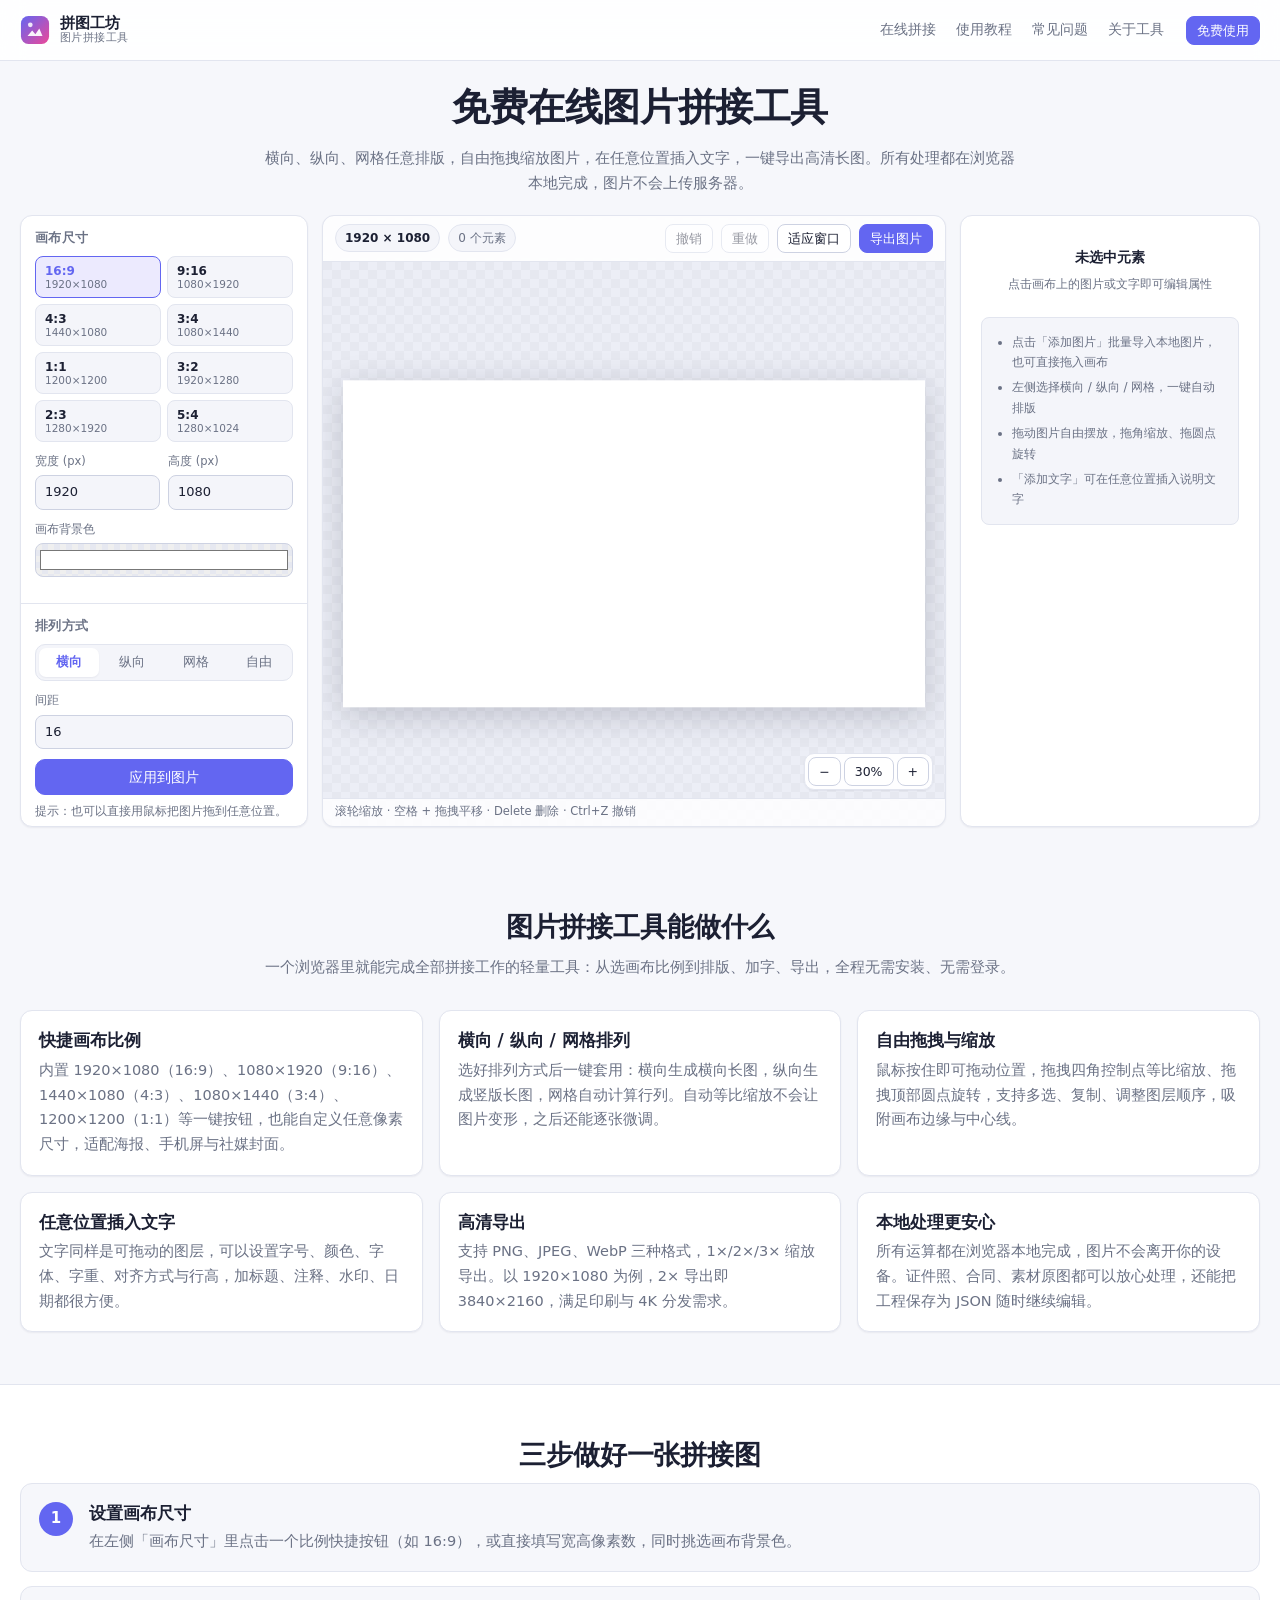
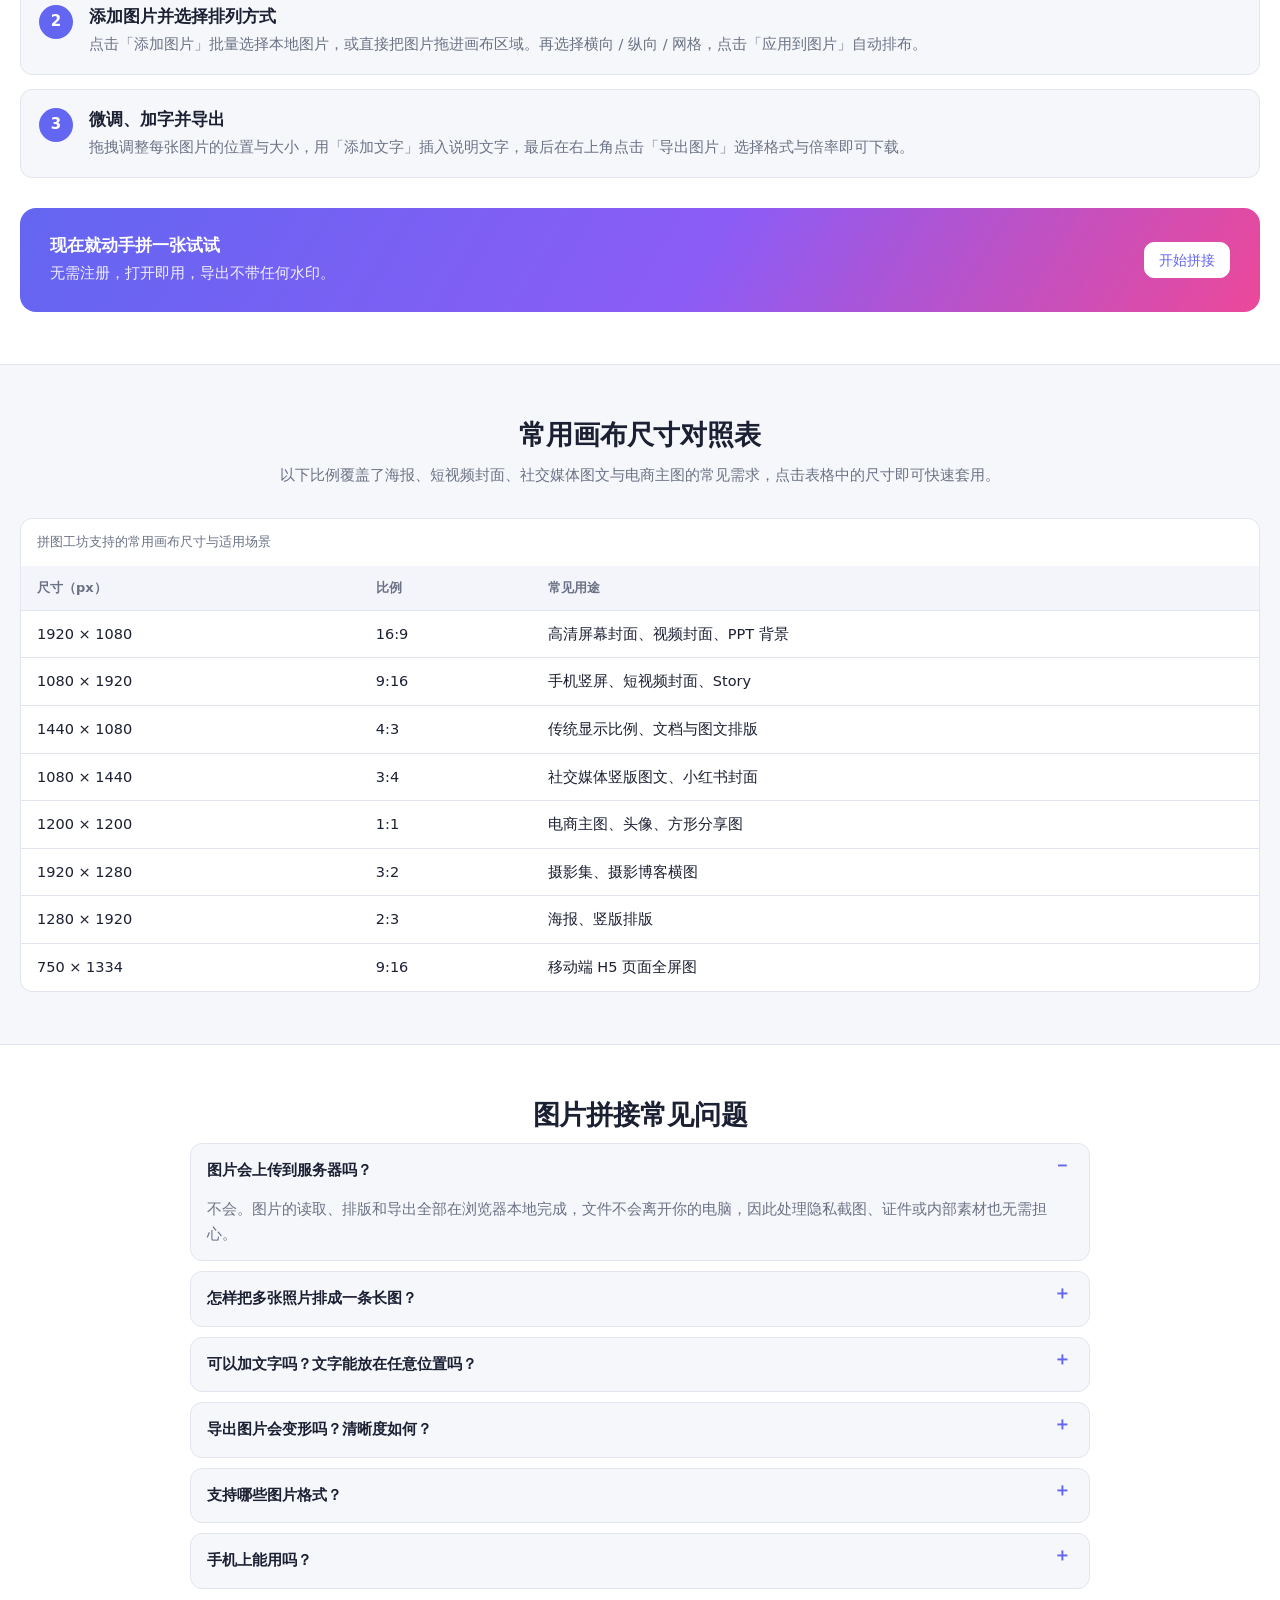
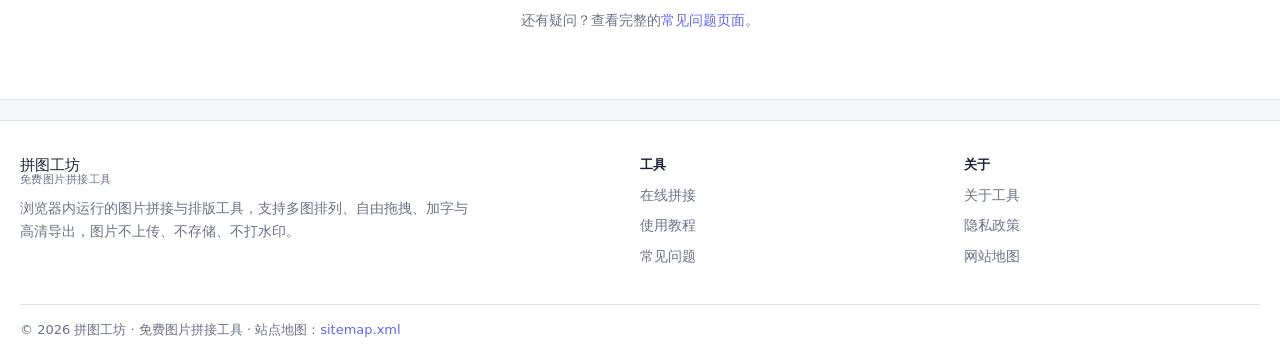
==== index.html @ 03379d78 "init" ====
<!DOCTYPE html>
<html lang="zh-CN">
<head>
<meta charset="UTF-8">
<meta name="viewport" content="width=device-width, initial-scale=1">
<title>图片拼接工具 - 免费在线多图拼接、排版合成高清长图 | 拼图工坊</title>
<meta name="description" content="免费在线图片拼接工具：横向、纵向、网格自由排版，自由拖拽缩放图片，任意位置插入文字并设置字号颜色，支持 1920×1080、1080×1920、4:3、3:4 等常用画布比例，一键导出高清 PNG/JPEG，全部在浏览器本地完成，图片不上传不泄露。">
<meta name="keywords" content="图片拼接,多图拼接,图片拼接工具,长图拼接,九宫格拼图,拼图软件,在线拼图,图片排版,图片合成,图片加文字,免费拼图工具">
<meta name="author" content="拼图工坊">
<meta name="robots" content="index, follow, max-image-preview:large, max-snippet:-1">
<link rel="canonical" href="https://stitch.yanxv.com/">

<!-- Open Graph -->
<meta property="og:type" content="website">
<meta property="og:site_name" content="拼图工坊">
<meta property="og:locale" content="zh_CN">
<meta property="og:url" content="https://stitch.yanxv.com/">
<meta property="og:title" content="图片拼接工具 - 免费在线多图拼接、排版合成高清长图">
<meta property="og:description" content="横向、纵向、网格自由排版，拖拽缩放图片，任意位置插入文字，一键导出高清大图。全部本地处理，图片不上传。">
<meta property="og:image" content="https://stitch.yanxv.com/assets/img/og-home.png">
<meta property="og:image:width" content="1200">
<meta property="og:image:height" content="630">
<meta property="og:image:alt" content="拼图工坊图片拼接工具界面预览">

<!-- Twitter -->
<meta name="twitter:card" content="summary_large_image">
<meta name="twitter:title" content="图片拼接工具 - 免费在线多图拼接、排版合成高清长图">
<meta name="twitter:description" content="横向、纵向、网格自由排版，拖拽缩放图片，任意位置插入文字，一键导出高清大图。">
<meta name="twitter:image" content="https://stitch.yanxv.com/assets/img/og-home.png">

<meta name="theme-color" content="#6366f1">
<link rel="icon" href="/assets/img/favicon.svg" type="image/svg+xml">
<link rel="apple-touch-icon" href="/assets/img/apple-touch-icon.png">
<link rel="manifest" href="/manifest.webmanifest">

<link rel="stylesheet" href="/assets/css/style.css">

<script type="application/ld+json">
{
  "@context": "https://schema.org",
  "@graph": [
    {
      "@type": "WebSite",
      "@id": "https://stitch.yanxv.com/#website",
      "url": "https://stitch.yanxv.com/",
      "name": "拼图工坊",
      "alternateName": "图片拼接工坊",
      "inLanguage": "zh-CN",
      "publisher": { "@id": "https://stitch.yanxv.com/#organization" }
    },
    {
      "@type": "Organization",
      "@id": "https://stitch.yanxv.com/#organization",
      "name": "拼图工坊",
      "url": "https://stitch.yanxv.com/",
      "logo": {
        "@type": "ImageObject",
        "url": "https://stitch.yanxv.com/assets/img/logo-512.png",
        "width": 512,
        "height": 512
      }
    },
    {
      "@type": "WebApplication",
      "@id": "https://stitch.yanxv.com/#app",
      "name": "在线图片拼接工具",
      "url": "https://stitch.yanxv.com/",
      "description": "浏览器内运行的免费图片拼接工具，支持横向/纵向/网格排列、自由拖拽缩放、插入文字并导出高清图片。",
      "applicationCategory": "MultimediaApplication",
      "applicationSubCategory": "Image Editor",
      "operatingSystem": "Windows, macOS, Linux, iOS, Android",
      "browserRequirements": "Requires JavaScript",
      "isAccessibleForFree": true,
      "offers": {
        "@type": "Offer",
        "price": "0",
        "priceCurrency": "CNY"
      },
      "featureList": [
        "常用画布比例快捷设置：16:9、9:16、4:3、3:4、1:1",
        "横向排列、纵向排列、网格排列与自由摆放",
        "鼠标自由拖拽、等比缩放、旋转、调整图层顺序",
        "任意位置插入文字，自定义字号、颜色、字体与对齐",
        "本地导出 PNG / JPEG / WebP 高清图片",
        "全部处理在浏览器本地完成，图片不上传服务器"
      ]
    },
    {
      "@type": "FAQPage",
      "@id": "https://stitch.yanxv.com/#faq",
      "mainEntity": [
        {
          "@type": "Question",
          "name": "图片拼接工具会上传我的图片吗？",
          "acceptedAnswer": { "@type": "Answer", "text": "不会。图片拼接工具完全运行在浏览器本地，图片的解码、排列与导出都在你的设备上完成，不会上传到任何服务器，因此可以放心处理证件照、合同扫描件等隐私内容。" }
        },
        {
          "@type": "Question",
          "name": "支持哪些常用的画布尺寸？",
          "acceptedAnswer": { "@type": "Answer", "text": "内置 1920×1080（16:9）、1080×1920（9:16）、1440×1080（4:3）、1080×1440（3:4）、1200×1200（1:1）、1920×1280（3:2）、1280×1920（2:3）等快捷按钮，也可自定义任意宽高像素。" }
        },
        {
          "@type": "Question",
          "name": "如何把多张图片排成一张长图？",
          "acceptedAnswer": { "@type": "Answer", "text": "先添加图片，在左侧「排列方式」中选择「横向」或「纵向」，再点击「应用到图片」，工具会自动等比缩放并均匀排布；随后可用鼠标自由拖拽微调位置。" }
        },
        {
          "@type": "Question",
          "name": "可以在图片上添加文字吗？",
          "acceptedAnswer": { "@type": "Answer", "text": "可以。点击「添加文字」后在画布上会出现一个文本框，右侧属性面板可设置文字内容、字号、颜色、字体、字重、对齐方式与行高，并可任意拖拽位置。" }
        },
        {
          "@type": "Question",
          "name": "导出的图片清晰度够吗？",
          "acceptedAnswer": { "@type": "Answer", "text": "支持 1× / 2× / 3× 缩放导出。以 1920×1080 画布为例，选择 2× 可导出 3840×2160 的 4K 图片，适合印刷与高清分享。" }
        },
        {
          "@type": "Question",
          "name": "是否收费？有没有水印？",
          "acceptedAnswer": { "@type": "Answer", "text": "完全免费，不限次数，没有水印，也没有登录或付费墙。所有功能在浏览器端直接可用。" }
        }
      ]
    },
    {
      "@type": "BreadcrumbList",
      "@id": "https://stitch.yanxv.com/#breadcrumb",
      "itemListElement": [
        { "@type": "ListItem", "position": 1, "name": "首页", "item": "https://stitch.yanxv.com/" },
        { "@type": "ListItem", "position": 2, "name": "图片拼接工具", "item": "https://stitch.yanxv.com/#tool" }
      ]
    }
  ]
}
</script>
</head>
<body>
<a class="skip-link" href="#tool">跳转到拼接工具</a>

<header class="site-header">
  <div class="wrap header-inner">
    <a class="brand" href="/" aria-label="拼图工坊 首页">
      <span class="brand-mark" aria-hidden="true">
        <svg viewBox="0 0 32 32" width="30" height="30" role="presentation">
          <rect x="1" y="1" width="30" height="30" rx="8" fill="url(#bg1)"/>
          <path d="M8 22.5l5-6 3.4 4 4.2-6 3.4 8z" fill="#fff" opacity=".93"/>
          <circle cx="11" cy="10.5" r="2.5" fill="#fff" opacity=".85"/>
          <defs><linearGradient id="bg1" x1="0" y1="0" x2="1" y2="1"><stop offset="0" stop-color="#6366f1"/><stop offset="1" stop-color="#ec4899"/></linearGradient></defs>
        </svg>
      </span>
      <span class="brand-text">拼图工坊<em>图片拼接工具</em></span>
    </a>
    <nav class="site-nav" aria-label="主导航">
      <a href="/#tool">在线拼接</a>
      <a href="/guide.html">使用教程</a>
      <a href="/faq.html">常见问题</a>
      <a href="/about.html">关于工具</a>
    </nav>
    <a class="btn btn-primary btn-sm header-cta" href="/#tool">免费使用</a>
  </div>
</header>

<main id="main">

<!-- ============ 工具主体 ============ -->
<section class="tool-section" id="tool" aria-label="图片拼接工具">
  <div class="wrap">
    <div class="tool-intro">
      <h1>免费在线图片拼接工具</h1>
      <p>横向、纵向、网格任意排版，自由拖拽缩放图片，在任意位置插入文字，一键导出高清长图。所有处理都在浏览器本地完成，图片不会上传服务器。</p>
    </div>

    <div class="app" id="app">
      <!-- 左侧工具面板 -->
      <aside class="panel panel-left" aria-label="工具面板">
        <div class="panel-scroll">

          <section class="panel-section">
            <h2 class="panel-title">画布尺寸</h2>
            <div class="preset-grid" id="canvasPresets"></div>
            <div class="row" style="margin-top:10px">
              <div class="field">
                <label class="field-label" for="canvasW">宽度 (px)</label>
                <input id="canvasW" type="number" min="64" max="8000" step="1" value="1920">
              </div>
              <div class="field">
                <label class="field-label" for="canvasH">高度 (px)</label>
                <input id="canvasH" type="number" min="64" max="8000" step="1" value="1080">
              </div>
            </div>
            <div class="field">
              <label class="field-label" for="canvasBg">画布背景色</label>
              <input id="canvasBg" type="color" value="#ffffff">
            </div>
          </section>

          <section class="panel-section">
            <h2 class="panel-title">排列方式</h2>
            <div class="seg" id="arrangeSeg" role="group" aria-label="排列方式">
              <button type="button" data-arrange="horizontal">横向</button>
              <button type="button" data-arrange="vertical">纵向</button>
              <button type="button" data-arrange="grid">网格</button>
              <button type="button" data-arrange="free">自由</button>
            </div>
            <div class="row" id="arrangeOptions" style="margin-top:10px">
              <div class="field">
                <label class="field-label" for="arrangeGap">间距</label>
                <input id="arrangeGap" type="number" min="0" max="500" step="2" value="16">
              </div>
              <div class="field" id="arrangeColsField">
                <label class="field-label" for="arrangeCols">列数</label>
                <input id="arrangeCols" type="number" min="1" max="10" step="1" value="3">
              </div>
            </div>
            <button type="button" class="btn btn-primary" id="applyArrange" style="width:100%">应用到图片</button>
            <p class="hint">提示：也可以直接用鼠标把图片拖到任意位置。</p>
          </section>

          <section class="panel-section">
            <h2 class="panel-title">添加内容</h2>
            <div class="row">
              <button type="button" class="btn btn-primary" id="addImages">添加图片</button>
              <button type="button" class="btn" id="addText">添加文字</button>
            </div>
            <div class="row" style="margin-top:8px">
              <button type="button" class="btn btn-sm" id="openProject">打开项目</button>
              <button type="button" class="btn btn-sm" id="saveProject">保存项目</button>
            </div>
            <input type="file" id="fileInput" accept="image/*" multiple hidden>
            <input type="file" id="projectInput" accept="application/json,.json" hidden>
          </section>

          <section class="panel-section">
            <h2 class="panel-title">图层 <span class="panel-title-extra" id="layerCount"></span></h2>
            <div class="layer-list" id="layerList"></div>
          </section>

        </div>
      </aside>

      <!-- 中间画布工作区 -->
      <section class="workspace" aria-label="画布编辑区">
        <div class="workspace-toolbar">
          <span class="chip" id="canvasSizeLabel">1920 × 1080</span>
          <span class="chip chip-muted" id="elementCount">0 个元素</span>
          <div class="spacer"></div>
          <button type="button" class="btn btn-sm" id="undoBtn" title="撤销 (Ctrl+Z)" disabled>撤销</button>
          <button type="button" class="btn btn-sm" id="redoBtn" title="重做 (Ctrl+Y)" disabled>重做</button>
          <button type="button" class="btn btn-sm" id="fitBtn">适应窗口</button>
          <button type="button" class="btn btn-sm btn-primary" id="exportBtn">导出图片</button>
        </div>

        <div class="canvas-viewport" id="viewport">
          <div class="canvas-stage" id="canvasStage">
            <canvas id="canvas" width="1920" height="1080"></canvas>
          </div>
          <div class="drop-hint" id="dropHint" hidden>松开鼠标即可添加图片</div>
        </div>

        <div class="zoom-bar">
          <button type="button" class="btn btn-sm" id="zoomOut" aria-label="缩小">−</button>
          <button type="button" class="btn btn-sm" id="zoomLevel" title="重置为 100%">100%</button>
          <button type="button" class="btn btn-sm" id="zoomIn" aria-label="放大">+</button>
        </div>

        <div class="status-bar">
          <span id="statusHint">滚轮缩放 · 空格 + 拖拽平移 · Delete 删除 · Ctrl+Z 撤销</span>
        </div>
      </section>

      <!-- 右侧属性面板 -->
      <aside class="panel panel-right" aria-label="属性面板">
        <div class="panel-scroll">
          <div class="empty-state" id="inspectorEmpty">
            <strong>未选中元素</strong>
            <small>点击画布上的图片或文字即可编辑属性</small>
            <ul class="empty-tips">
              <li>点击「添加图片」批量导入本地图片，也可直接拖入画布</li>
              <li>左侧选择横向 / 纵向 / 网格，一键自动排版</li>
              <li>拖动图片自由摆放，拖角缩放、拖圆点旋转</li>
              <li>「添加文字」可在任意位置插入说明文字</li>
            </ul>
          </div>

          <div id="inspectorBody" hidden>
            <section class="panel-section">
              <h2 class="panel-title">位置与尺寸</h2>
              <div class="row">
                <div class="field">
                  <label class="field-label" for="propX">X</label>
                  <input id="propX" type="number" step="1">
                </div>
                <div class="field">
                  <label class="field-label" for="propY">Y</label>
                  <input id="propY" type="number" step="1">
                </div>
              </div>
              <div class="row">
                <div class="field">
                  <label class="field-label" for="propW">宽</label>
                  <input id="propW" type="number" step="1">
                </div>
                <div class="field">
                  <label class="field-label" for="propH">高</label>
                  <input id="propH" type="number" step="1">
                </div>
              </div>
              <div class="field">
                <label class="field-label" for="propRot">旋转 (°)</label>
                <input id="propRot" type="number" step="1" min="-360" max="360" value="0">
              </div>
              <div class="field">
                <label class="field-label" for="propOpacity">不透明度 <span class="val" id="propOpacityVal">100%</span></label>
                <input id="propOpacity" type="range" min="0" max="100" step="1" value="100">
              </div>
            </section>

            <section class="panel-section" id="imageProps" hidden>
              <h2 class="panel-title">图片</h2>
              <div class="field">
                <label class="field-label" for="propRadius">圆角 <span class="val" id="propRadiusVal">0</span></label>
                <input id="propRadius" type="range" min="0" max="200" step="1" value="0">
              </div>
              <div class="field">
                <label class="field-label" for="propFit">填充方式</label>
                <select id="propFit">
                  <option value="cover">裁剪填充</option>
                  <option value="contain">完整显示</option>
                  <option value="fill">拉伸铺满</option>
                </select>
              </div>
              <div class="row">
                <button type="button" class="btn btn-sm" id="replaceImage">替换图片</button>
                <button type="button" class="btn btn-sm" id="resetCrop">重置尺寸</button>
              </div>
              <input type="file" id="replaceInput" accept="image/*" hidden>
            </section>

            <section class="panel-section" id="textProps" hidden>
              <h2 class="panel-title">文字</h2>
              <div class="field">
                <label class="field-label" for="propText">内容</label>
                <textarea id="propText" rows="3" placeholder="输入文字内容"></textarea>
              </div>
              <div class="row">
                <div class="field">
                  <label class="field-label" for="propFontSize">字号</label>
                  <input id="propFontSize" type="number" min="8" max="800" step="1" value="48">
                </div>
                <div class="field">
                  <label class="field-label" for="propColor">颜色</label>
                  <input id="propColor" type="color" value="#ffffff">
                </div>
              </div>
              <div class="field">
                <label class="field-label" for="propFontFamily">字体</label>
                <select id="propFontFamily">
                  <option value="system-ui, 'Microsoft YaHei', 'PingFang SC', sans-serif">系统默认（黑体）</option>
                  <option value="'Microsoft YaHei', 'PingFang SC', sans-serif">微软雅黑</option>
                  <option value="'PingFang SC', 'Hiragino Sans GB', sans-serif">苹方</option>
                  <option value="'SimSun', 'Songti SC', serif">宋体</option>
                  <option value="'SimHei', 'Heiti SC', sans-serif">黑体</option>
                  <option value="'KaiTi', 'STKaiti', serif">楷体</option>
                  <option value="'FangSong', 'STFangsong', serif">仿宋</option>
                  <option value="'LiSu', 'STLiti', serif">隶书</option>
                  <option value="Georgia, 'Times New Roman', serif">Georgia</option>
                  <option value="'Courier New', monospace">等宽</option>
                </select>
              </div>
              <div class="row">
                <div class="field">
                  <label class="field-label" for="propFontWeight">字重</label>
                  <select id="propFontWeight">
                    <option value="300">纤细</option>
                    <option value="400">常规</option>
                    <option value="500">中等</option>
                    <option value="700">加粗</option>
                    <option value="900">特粗</option>
                  </select>
                </div>
                <div class="field">
                  <label class="field-label" for="propTextAlign">对齐</label>
                  <select id="propTextAlign">
                    <option value="left">左对齐</option>
                    <option value="center">居中</option>
                    <option value="right">右对齐</option>
                  </select>
                </div>
              </div>
              <div class="field">
                <label class="field-label" for="propLineHeight">行高 <span class="val" id="propLineHeightVal">1.3</span></label>
                <input id="propLineHeight" type="range" min="0.8" max="3" step="0.05" value="1.3">
              </div>
              <div class="field">
                <label class="field-label" for="propTextShadow">文字阴影</label>
                <select id="propTextShadow">
                  <option value="none">无</option>
                  <option value="soft">柔和</option>
                  <option value="strong">强烈</option>
                </select>
              </div>
            </section>

            <section class="panel-section">
              <h2 class="panel-title">操作</h2>
              <div class="row">
                <button type="button" class="btn btn-sm" id="dupBtn">复制</button>
                <button type="button" class="btn btn-sm" id="frontBtn">置顶</button>
                <button type="button" class="btn btn-sm" id="backBtn">置底</button>
              </div>
              <div class="row" style="margin-top:8px">
                <button type="button" class="btn btn-sm btn-danger" id="delBtn">删除元素</button>
              </div>
            </section>
          </div>
        </div>
      </aside>
    </div>

    <noscript>
      <div class="note note-warn">图片拼接工具需要启用 JavaScript 才能使用。请在浏览器设置中开启 JavaScript 后刷新页面。</div>
    </noscript>
  </div>
</section>

<!-- ============ SEO 内容区 ============ -->
<section class="seo-block" aria-labelledby="feat-title">
  <div class="wrap">
    <h2 id="feat-title" class="section-title">图片拼接工具能做什么</h2>
    <p class="section-lead">一个浏览器里就能完成全部拼接工作的轻量工具：从选画布比例到排版、加字、导出，全程无需安装、无需登录。</p>
    <div class="grid-3">
      <article class="card">
        <h3>快捷画布比例</h3>
        <p>内置 1920×1080（16:9）、1080×1920（9:16）、1440×1080（4:3）、1080×1440（3:4）、1200×1200（1:1）等一键按钮，也能自定义任意像素尺寸，适配海报、手机屏与社媒封面。</p>
      </article>
      <article class="card">
        <h3>横向 / 纵向 / 网格排列</h3>
        <p>选好排列方式后一键套用：横向生成横向长图，纵向生成竖版长图，网格自动计算行列。自动等比缩放不会让图片变形，之后还能逐张微调。</p>
      </article>
      <article class="card">
        <h3>自由拖拽与缩放</h3>
        <p>鼠标按住即可拖动位置，拖拽四角控制点等比缩放、拖拽顶部圆点旋转，支持多选、复制、调整图层顺序，吸附画布边缘与中心线。</p>
      </article>
      <article class="card">
        <h3>任意位置插入文字</h3>
        <p>文字同样是可拖动的图层，可以设置字号、颜色、字体、字重、对齐方式与行高，加标题、注释、水印、日期都很方便。</p>
      </article>
      <article class="card">
        <h3>高清导出</h3>
        <p>支持 PNG、JPEG、WebP 三种格式，1×/2×/3× 缩放导出。以 1920×1080 为例，2× 导出即 3840×2160，满足印刷与 4K 分发需求。</p>
      </article>
      <article class="card">
        <h3>本地处理更安心</h3>
        <p>所有运算都在浏览器本地完成，图片不会离开你的设备。证件照、合同、素材原图都可以放心处理，还能把工程保存为 JSON 随时继续编辑。</p>
      </article>
    </div>
  </div>
</section>

<section class="seo-block seo-alt" aria-labelledby="how-title">
  <div class="wrap">
    <h2 id="how-title" class="section-title">三步做好一张拼接图</h2>
    <div class="steps">
      <div class="step">
        <span class="step-num">1</span>
        <div>
          <h3>设置画布尺寸</h3>
          <p>在左侧「画布尺寸」里点击一个比例快捷按钮（如 16:9），或直接填写宽高像素数，同时挑选画布背景色。</p>
        </div>
      </div>
      <div class="step">
        <span class="step-num">2</span>
        <div>
          <h3>添加图片并选择排列方式</h3>
          <p>点击「添加图片」批量选择本地图片，或直接把图片拖进画布区域。再选择横向 / 纵向 / 网格，点击「应用到图片」自动排布。</p>
        </div>
      </div>
      <div class="step">
        <span class="step-num">3</span>
        <div>
          <h3>微调、加字并导出</h3>
          <p>拖拽调整每张图片的位置与大小，用「添加文字」插入说明文字，最后在右上角点击「导出图片」选择格式与倍率即可下载。</p>
        </div>
      </div>
    </div>
    <div class="cta-band">
      <div>
        <h3>现在就动手拼一张试试</h3>
        <p>无需注册，打开即用，导出不带任何水印。</p>
      </div>
      <a class="btn btn-primary" href="/#tool">开始拼接</a>
    </div>
  </div>
</section>

<section class="seo-block" aria-labelledby="size-title">
  <div class="wrap">
    <h2 id="size-title" class="section-title">常用画布尺寸对照表</h2>
    <p class="section-lead">以下比例覆盖了海报、短视频封面、社交媒体图文与电商主图的常见需求，点击表格中的尺寸即可快速套用。</p>
    <div class="table-wrap">
      <table>
        <caption>拼图工坊支持的常用画布尺寸与适用场景</caption>
        <thead>
          <tr><th scope="col">尺寸（px）</th><th scope="col">比例</th><th scope="col">常见用途</th></tr>
        </thead>
        <tbody>
          <tr><td>1920 × 1080</td><td>16:9</td><td>高清屏幕封面、视频封面、PPT 背景</td></tr>
          <tr><td>1080 × 1920</td><td>9:16</td><td>手机竖屏、短视频封面、Story</td></tr>
          <tr><td>1440 × 1080</td><td>4:3</td><td>传统显示比例、文档与图文排版</td></tr>
          <tr><td>1080 × 1440</td><td>3:4</td><td>社交媒体竖版图文、小红书封面</td></tr>
          <tr><td>1200 × 1200</td><td>1:1</td><td>电商主图、头像、方形分享图</td></tr>
          <tr><td>1920 × 1280</td><td>3:2</td><td>摄影集、摄影博客横图</td></tr>
          <tr><td>1280 × 1920</td><td>2:3</td><td>海报、竖版排版</td></tr>
          <tr><td>750 × 1334</td><td>9:16</td><td>移动端 H5 页面全屏图</td></tr>
        </tbody>
      </table>
    </div>
  </div>
</section>

<section class="seo-block seo-alt" aria-labelledby="faq-title">
  <div class="wrap">
    <h2 id="faq-title" class="section-title">图片拼接常见问题</h2>
    <div class="faq-list">
      <details class="faq-item" open>
        <summary>图片会上传到服务器吗？</summary>
        <p>不会。图片的读取、排版和导出全部在浏览器本地完成，文件不会离开你的电脑，因此处理隐私截图、证件或内部素材也无需担心。</p>
      </details>
      <details class="faq-item">
        <summary>怎样把多张照片排成一条长图？</summary>
        <p>添加图片后，在左侧「排列方式」选择「纵向」，点击「应用到图片」，工具会按画布高度自动等比缩放并依次排布。如果画布是竖版的，再选择「横向」即可得到横向长图。</p>
      </details>
      <details class="faq-item">
        <summary>可以加文字吗？文字能放在任意位置吗？</summary>
        <p>可以。点击「添加文字」会创建一个文本图层，拖动即可改变位置，右侧面板可设置字号、颜色、字体、字重、对齐与行高。</p>
      </details>
      <details class="faq-item">
        <summary>导出图片会变形吗？清晰度如何？</summary>
        <p>不会变形。自动排列始终保持图片原始宽高比，导出倍率可选 1×、2×、3×，2× 即可得到 4K 级别输出。</p>
      </details>
      <details class="faq-item">
        <summary>支持哪些图片格式？</summary>
        <p>支持浏览器可解码的常见格式：JPG / JPEG、PNG、GIF、WebP、AVIF、BMP 等，浏览器会自动解码为位图处理。</p>
      </details>
      <details class="faq-item">
        <summary>手机上能用吗？</summary>
        <p>可以。工具已适配移动端触控操作（单指拖动、双指缩放），画板在窄屏下会自动切换为上下布局。</p>
      </details>
    </div>
    <p class="more-link">还有疑问？查看完整的<a href="/faq.html">常见问题页面</a>。</p>
  </div>
</section>

</main>

<footer class="site-footer">
  <div class="wrap footer-inner">
    <div class="footer-brand">
      <span class="brand-text">拼图工坊<em>免费图片拼接工具</em></span>
      <p>浏览器内运行的图片拼接与排版工具，支持多图排列、自由拖拽、加字与高清导出，图片不上传、不存储、不打水印。</p>
    </div>
    <nav class="footer-links" aria-label="页脚导航">
      <h2>工具</h2>
      <a href="/#tool">在线拼接</a>
      <a href="/guide.html">使用教程</a>
      <a href="/faq.html">常见问题</a>
    </nav>
    <nav class="footer-links" aria-label="关于">
      <h2>关于</h2>
      <a href="/about.html">关于工具</a>
      <a href="/privacy.html">隐私政策</a>
      <a href="/sitemap.xml">网站地图</a>
    </nav>
  </div>
  <div class="wrap footer-bottom">
    <p>© <span id="year">2026</span> 拼图工坊 · 免费图片拼接工具 · 站点地图：<a href="/sitemap.xml">sitemap.xml</a></p>
  </div>
</footer>

<!-- 导出弹窗 -->
<div class="modal" id="exportModal" hidden role="dialog" aria-modal="true" aria-labelledby="exportTitle">
  <div class="modal-card">
    <div class="modal-head">
      <h2 id="exportTitle">导出图片</h2>
      <button type="button" class="btn btn-sm" id="exportClose" aria-label="关闭">✕</button>
    </div>
    <div class="modal-body">
      <div class="field">
        <label class="field-label" for="exportFormat">文件格式</label>
        <select id="exportFormat">
          <option value="png">PNG（无损，支持透明）</option>
          <option value="jpeg">JPEG（有损，体积小）</option>
          <option value="webp">WebP（高压缩比）</option>
        </select>
      </div>
      <div class="field" id="exportQualityField" hidden>
        <label class="field-label" for="exportQuality">画质 <span class="val" id="exportQualityVal">92%</span></label>
        <input id="exportQuality" type="range" min="50" max="100" step="1" value="92">
      </div>
      <div class="field">
        <label class="field-label" for="exportScale">导出倍率</label>
        <select id="exportScale">
          <option value="1">1× 原始尺寸</option>
          <option value="2" selected>2× 高清（推荐）</option>
          <option value="3">3× 超高清</option>
        </select>
      </div>
      <div class="field">
        <label class="field-label" for="exportName">文件名</label>
        <input id="exportName" type="text" value="拼图导出">
      </div>
      <p class="hint" id="exportSizeHint"></p>
    </div>
    <div class="modal-foot">
      <button type="button" class="btn" id="exportCancel">取消</button>
      <button type="button" class="btn btn-primary" id="exportConfirm">导出并下载</button>
    </div>
  </div>
</div>

<div class="toast" id="toast" hidden role="status" aria-live="polite"></div>

<script src="/assets/js/store.js"></script>
<script src="/assets/js/elements.js"></script>
<script src="/assets/js/render.js"></script>
<script src="/assets/js/arrange.js"></script>
<script src="/assets/js/exporter.js"></script>
<script src="/assets/js/ui.js"></script>
<script src="/assets/js/main.js"></script>
</body>
</html>
---- assets/css/style.css ----
/* ============================================================
   拼图工坊 · 图片拼接工具
   设计系统 + 应用界面 + SEO 内容区
   ============================================================ */

/* ---------- 设计令牌 ---------- */
:root{
  --bg:#f6f7fb;
  --bg-2:#eceef6;
  --surface:#ffffff;
  --surface-2:#f4f5fa;
  --border:#e2e5ef;
  --border-strong:#cdd2e2;
  --text:#1c2033;
  --text-muted:#6b7285;
  --accent:#6366f1;
  --accent-hover:#4f52e6;
  --accent-soft:#eceafe;
  --danger:#e5484d;
  --danger-soft:#fdecec;
  --radius:12px;
  --radius-sm:8px;
  --shadow-sm:0 1px 2px rgba(20,24,45,.06);
  --shadow:0 4px 16px rgba(20,24,45,.08);
  --shadow-lg:0 18px 48px rgba(20,24,45,.16);
  --font:system-ui,-apple-system,"Segoe UI",Roboto,"PingFang SC","Hiragino Sans GB","Microsoft YaHei",sans-serif;
  --header-h:60px;
}

*,*::before,*::after{box-sizing:border-box}

/* hidden 属性必须优先于任何 display 声明（.empty-state / .drop-hint 等用了 flex） */
[hidden]{display:none !important}

html{-webkit-text-size-adjust:100%;scroll-behavior:smooth;scroll-padding-top:calc(var(--header-h) + 12px)}

body{
  margin:0;
  font-family:var(--font);
  font-size:15px;
  line-height:1.7;
  color:var(--text);
  background:var(--bg);
  -webkit-font-smoothing:antialiased;
}

h1,h2,h3,h4{line-height:1.3;margin:0 0 .5em;font-weight:700}
h1{font-size:clamp(26px,3.4vw,38px);letter-spacing:-.01em}
h2{font-size:clamp(20px,2.2vw,27px);letter-spacing:-.005em}
h3{font-size:17px}
p{margin:0 0 1em}
img{max-width:100%;display:block}
a{color:var(--accent);text-decoration:none}
a:hover{text-decoration:underline}
ul,ol{padding-left:1.3em;margin:0 0 1em}
code,.kbd{
  font-family:ui-monospace,SFMono-Regular,Consolas,"Courier New",monospace;
  font-size:.86em;
  background:var(--surface-2);
  border:1px solid var(--border);
  border-radius:5px;
  padding:.1em .4em;
}

.wrap{width:min(1240px,100% - 40px);margin-inline:auto}

.skip-link{
  position:absolute;left:-9999px;top:0;z-index:100;
  background:var(--accent);color:#fff;padding:10px 16px;border-radius:0 0 8px 0;
}
.skip-link:focus{left:0}

:focus-visible{outline:2px solid var(--accent);outline-offset:2px;border-radius:4px}

/* ---------- 按钮 ---------- */
.btn{
  display:inline-flex;align-items:center;justify-content:center;gap:6px;
  padding:9px 14px;border-radius:10px;
  border:1px solid var(--border-strong);
  background:var(--surface);color:var(--text);
  font-family:inherit;font-size:13.5px;font-weight:500;line-height:1.2;
  cursor:pointer;white-space:nowrap;
  transition:background .15s,border-color .15s,color .15s,transform .05s;
}
.btn:hover{border-color:var(--accent);color:var(--accent);text-decoration:none}
.btn:active{transform:translateY(1px)}
.btn:disabled{opacity:.45;cursor:not-allowed}
.btn:disabled:hover{border-color:var(--border-strong);color:var(--text)}
.btn-primary{background:var(--accent);border-color:var(--accent);color:#fff}
.btn-primary:hover{background:var(--accent-hover);border-color:var(--accent-hover);color:#fff}
.btn-sm{padding:6px 10px;font-size:12.5px;border-radius:8px}
.btn-danger{color:var(--danger);border-color:#f3c9ca}
.btn-danger:hover{background:var(--danger-soft);border-color:var(--danger);color:var(--danger)}

/* ---------- 页头 ---------- */
.site-header{
  position:sticky;top:0;z-index:40;
  background:rgba(255,255,255,.88);
  backdrop-filter:saturate(180%) blur(12px);
  border-bottom:1px solid var(--border);
}
.header-inner{height:var(--header-h);display:flex;align-items:center;gap:22px}
.brand{display:flex;align-items:center;gap:10px;color:var(--text);font-weight:700;flex:none}
.brand:hover{text-decoration:none}
.brand-mark{display:flex}
.brand-text{display:flex;flex-direction:column;line-height:1.15}
.brand-text em{font-style:normal;font-size:11px;font-weight:500;color:var(--text-muted);letter-spacing:.04em}
.site-nav{display:flex;gap:20px;margin-left:auto;font-size:14px}
.site-nav a{color:var(--text-muted)}
.site-nav a:hover{color:var(--accent);text-decoration:none}
.header-cta{flex:none}

/* ---------- 工具区 ---------- */
.tool-section{padding:22px 0 30px}
.tool-intro{text-align:center;margin-bottom:18px}
.tool-intro h1{margin-bottom:.35em}
.tool-intro p{color:var(--text-muted);max-width:760px;margin-inline:auto;margin-bottom:0}

.app{
  display:grid;
  grid-template-columns:288px minmax(0,1fr) 300px;
  gap:14px;
  align-items:stretch;
  /* 尽量让编辑器一屏可见，无需滚动 */
  height:calc(100vh - var(--header-h) - 228px);
  min-height:500px;
  max-height:880px;
}

.panel{
  background:var(--surface);
  border:1px solid var(--border);
  border-radius:var(--radius);
  box-shadow:var(--shadow-sm);
  overflow:hidden;
  display:flex;flex-direction:column;
}
.panel-scroll{overflow-y:auto;overscroll-behavior:contain;flex:1}
.panel-scroll::-webkit-scrollbar{width:9px}
.panel-scroll::-webkit-scrollbar-thumb{background:var(--border-strong);border-radius:9px;border:2px solid var(--surface)}
.panel-section{padding:14px}
.panel-section + .panel-section{border-top:1px solid var(--border)}
.panel-title{
  font-size:12.5px;font-weight:700;color:var(--text-muted);
  letter-spacing:.03em;margin:0 0 10px;
  display:flex;align-items:center;gap:6px;
}
.panel-title-extra{margin-left:auto;font-weight:500;font-size:11.5px;color:var(--text-muted)}

/* 表单 */
.field{margin-bottom:10px}
.field-label{display:block;font-size:11.5px;color:var(--text-muted);margin-bottom:4px;font-weight:500}
.field-label .val{color:var(--accent);font-variant-numeric:tabular-nums}
.row{display:flex;gap:8px}
.row > .field{flex:1;min-width:0}
.row > .btn{flex:1}
input[type="number"],input[type="text"],input[type="search"],select,textarea{
  width:100%;padding:7px 9px;
  border:1px solid var(--border-strong);border-radius:var(--radius-sm);
  background:var(--surface-2);color:var(--text);
  font-family:inherit;font-size:13px;line-height:1.4;
  transition:border-color .15s,background .15s;
}
input:focus,select:focus,textarea:focus{outline:none;border-color:var(--accent);background:#fff}
textarea{resize:vertical;min-height:62px}
select{appearance:none;background-image:url("data:image/svg+xml;charset=utf8,%3Csvg xmlns='http://www.w3.org/2000/svg' width='12' height='12' viewBox='0 0 12 12'%3E%3Cpath fill='%236b7285' d='M2 4.5L6 8.5l4-4'/%3E%3C/svg%3E");background-repeat:no-repeat;background-position:right 9px center;padding-right:26px}
input[type="color"]{
  width:100%;height:34px;padding:2px;
  border:1px solid var(--border-strong);border-radius:var(--radius-sm);cursor:pointer;
  /* 棋盘底，使白色等浅色也能看清 */
  background-image:
    linear-gradient(45deg,#e6e8f0 25%,transparent 25%,transparent 75%,#e6e8f0 75%),
    linear-gradient(45deg,#e6e8f0 25%,transparent 25%,transparent 75%,#e6e8f0 75%);
  background-size:12px 12px;background-position:0 0,6px 6px;
}
input[type="range"]{width:100%;accent-color:var(--accent);margin:0}
.hint{font-size:11.5px;color:var(--text-muted);margin:8px 0 0;line-height:1.55}

/* 画布比例快捷按钮 */
.preset-grid{display:grid;grid-template-columns:repeat(2,1fr);gap:6px}
.preset{
  text-align:left;padding:7px 9px;cursor:pointer;
  border:1px solid var(--border);border-radius:var(--radius-sm);
  background:var(--surface-2);font-family:inherit;
  transition:border-color .15s,background .15s;
}
.preset:hover{border-color:var(--accent);background:#fff}
.preset.active{border-color:var(--accent);background:var(--accent-soft)}
.preset .p-name{display:block;font-size:12px;font-weight:600;color:var(--text)}
.preset .p-sub{display:block;font-size:10.5px;color:var(--text-muted);font-variant-numeric:tabular-nums}
.preset.active .p-name{color:var(--accent)}

/* 分段控件 */
.seg{display:flex;gap:3px;padding:3px;background:var(--surface-2);border:1px solid var(--border);border-radius:10px}
.seg button{
  flex:1;padding:6px 4px;border:none;border-radius:7px;background:transparent;
  color:var(--text-muted);font-family:inherit;font-size:12.5px;cursor:pointer;
  transition:background .15s,color .15s;
}
.seg button:hover{color:var(--text)}
.seg button.active{background:var(--surface);color:var(--accent);font-weight:600;box-shadow:var(--shadow-sm)}

/* 图层列表 */
.layer-list{display:flex;flex-direction:column;gap:3px;max-height:230px;overflow-y:auto}
.layer-item{
  display:flex;align-items:center;gap:8px;
  padding:5px 7px;border-radius:var(--radius-sm);
  cursor:pointer;border:1px solid transparent;
}
.layer-item:hover{background:var(--surface-2)}
.layer-item.active{background:var(--accent-soft);border-color:#d5d6fb}
.layer-thumb{
  width:28px;height:28px;border-radius:6px;flex:none;
  background:var(--surface-2);object-fit:cover;
  display:flex;align-items:center;justify-content:center;
  font-size:11px;color:var(--text-muted);border:1px solid var(--border);
}
.layer-name{flex:1;font-size:12.5px;overflow:hidden;text-overflow:ellipsis;white-space:nowrap}
.layer-empty{font-size:12px;color:var(--text-muted);padding:6px 2px}

/* ---------- 工作区 ---------- */
.workspace{
  position:relative;
  background:
    linear-gradient(45deg,rgba(0,0,0,.025) 25%,transparent 25%,transparent 75%,rgba(0,0,0,.025) 75%),
    linear-gradient(45deg,rgba(0,0,0,.025) 25%,transparent 25%,transparent 75%,rgba(0,0,0,.025) 75%),
    var(--bg-2);
  background-size:18px 18px;
  background-position:0 0,9px 9px;
  border:1px solid var(--border);
  border-radius:var(--radius);
  overflow:hidden;
  box-shadow:var(--shadow-sm);
  display:flex;flex-direction:column;
}
.workspace-toolbar{
  height:46px;flex:none;display:flex;align-items:center;gap:8px;
  padding:0 12px;background:rgba(255,255,255,.9);
  backdrop-filter:blur(8px);
  border-bottom:1px solid var(--border);
  z-index:5;
}
.spacer{flex:1}
.chip{
  font-size:12px;font-weight:600;color:var(--text);
  background:var(--surface-2);border:1px solid var(--border);
  padding:3px 9px;border-radius:99px;font-variant-numeric:tabular-nums;
  white-space:nowrap;flex:none;
}
.chip-muted{color:var(--text-muted);font-weight:500}

.canvas-viewport{
  position:relative;flex:1;overflow:hidden;
  touch-action:none;
}
.canvas-viewport.panning{cursor:grabbing}
.canvas-stage{position:absolute;left:0;top:0;will-change:transform}
#canvas{display:block;box-shadow:0 8px 34px rgba(20,24,45,.2);background:#fff}

.drop-hint{
  position:absolute;inset:12px;z-index:8;
  border:2px dashed var(--accent);border-radius:var(--radius);
  background:rgba(99,102,241,.1);
  display:flex;align-items:center;justify-content:center;
  font-size:15px;font-weight:600;color:var(--accent);
  pointer-events:none;
}

.zoom-bar{
  position:absolute;right:12px;bottom:36px;z-index:6;
  display:flex;gap:3px;padding:3px;
  background:rgba(255,255,255,.94);border:1px solid var(--border);
  border-radius:10px;box-shadow:var(--shadow-sm);
}
.zoom-bar .btn{min-width:32px}

.status-bar{
  position:absolute;left:0;right:0;bottom:0;height:28px;z-index:6;
  display:flex;align-items:center;padding:0 12px;
  font-size:11.5px;color:var(--text-muted);
  background:rgba(255,255,255,.85);border-top:1px solid var(--border);
  pointer-events:none;
}

/* 属性面板 */
.empty-state{
  padding:30px 20px;text-align:center;color:var(--text-muted);
  display:flex;flex-direction:column;gap:6px;
}
.empty-state strong{font-size:14px;color:var(--text)}
.empty-state small{font-size:12px;line-height:1.6}
.empty-tips{
  margin:16px 0 0;padding:14px 14px 14px 30px;text-align:left;
  background:var(--surface-2);border:1px solid var(--border);
  border-radius:var(--radius-sm);
  font-size:12px;line-height:1.7;color:var(--text-muted);
}
.empty-tips li{margin-bottom:5px}
.empty-tips li:last-child{margin-bottom:0}

/* ---------- 弹窗 ---------- */
.modal{
  position:fixed;inset:0;z-index:80;
  background:rgba(18,20,35,.5);
  display:flex;align-items:center;justify-content:center;
  padding:20px;
}
.modal[hidden]{display:none}
.modal-card{
  width:min(420px,100%);background:var(--surface);
  border-radius:14px;box-shadow:var(--shadow-lg);overflow:hidden;
}
.modal-head{display:flex;align-items:center;padding:14px 16px;border-bottom:1px solid var(--border)}
.modal-head h2{font-size:16px;margin:0}
.modal-head .btn{margin-left:auto}
.modal-body{padding:16px}
.modal-foot{display:flex;gap:8px;justify-content:flex-end;padding:12px 16px;border-top:1px solid var(--border);background:var(--surface-2)}

/* ---------- Toast ---------- */
.toast{
  position:fixed;left:50%;bottom:26px;transform:translateX(-50%);
  z-index:90;background:#1c2033;color:#fff;
  padding:10px 18px;border-radius:10px;font-size:13.5px;
  box-shadow:var(--shadow-lg);max-width:min(90vw,420px);text-align:center;
}
.toast[hidden]{display:none}

/* ============================================================
   SEO 内容区
   ============================================================ */
.seo-block{padding:52px 0}
.seo-alt{background:var(--surface);border-block:1px solid var(--border)}
.section-title{text-align:center;margin-bottom:.4em}
.section-lead{text-align:center;color:var(--text-muted);max-width:760px;margin:0 auto 30px}

.grid-2{display:grid;grid-template-columns:repeat(2,1fr);gap:16px}
.grid-3{display:grid;grid-template-columns:repeat(3,1fr);gap:16px}
.card{
  background:var(--surface);border:1px solid var(--border);
  border-radius:var(--radius);padding:18px;
  box-shadow:var(--shadow-sm);
}
.seo-alt .card{background:var(--bg)}
.card h3{margin-bottom:.4em}
.card p:last-child{margin-bottom:0;color:var(--text-muted);font-size:14.5px}

.steps{display:grid;gap:14px;margin-bottom:30px}
.step{
  display:flex;gap:16px;align-items:flex-start;
  background:var(--surface);border:1px solid var(--border);
  border-radius:var(--radius);padding:18px;
}
.seo-alt .step{background:var(--bg)}
.step-num{
  flex:none;width:34px;height:34px;border-radius:50%;
  background:var(--accent);color:#fff;
  display:flex;align-items:center;justify-content:center;
  font-weight:700;font-size:15px;
}
.step h3{margin-bottom:.25em}
.step p{margin:0;color:var(--text-muted);font-size:14.5px}

.cta-band{
  display:flex;align-items:center;gap:20px;flex-wrap:wrap;
  background:linear-gradient(120deg,#6366f1,#8b5cf6 55%,#ec4899);
  color:#fff;border-radius:16px;padding:26px 30px;margin-top:26px;
}
.cta-band h3{margin:0 0 .25em;color:#fff}
.cta-band p{margin:0;opacity:.9}
.cta-band .btn{margin-left:auto;background:#fff;color:var(--accent);border-color:#fff}
.cta-band .btn:hover{background:#f0f1ff;color:var(--accent-hover);border-color:#fff}

.table-wrap{overflow-x:auto;border:1px solid var(--border);border-radius:var(--radius);background:var(--surface)}
.seo-alt .table-wrap{background:var(--bg)}
table{width:100%;border-collapse:collapse;font-size:14.5px}
caption{caption-side:top;text-align:left;padding:12px 16px;color:var(--text-muted);font-size:13px}
th,td{padding:11px 16px;text-align:left;border-bottom:1px solid var(--border)}
thead th{background:var(--surface-2);font-weight:600;font-size:13px;color:var(--text-muted)}
.seo-alt thead th{background:var(--bg-2)}
tbody tr:last-child td{border-bottom:none}
tbody tr:hover td{background:rgba(99,102,241,.04)}

.faq-list{display:grid;gap:10px;max-width:900px;margin-inline:auto}
.faq-item{
  background:var(--surface);border:1px solid var(--border);
  border-radius:var(--radius);padding:0 16px;
}
.seo-alt .faq-item{background:var(--bg)}
.faq-item summary{
  cursor:pointer;font-weight:600;font-size:15px;
  padding:14px 0;list-style:none;position:relative;padding-right:28px;
}
.faq-item summary::-webkit-details-marker{display:none}
.faq-item summary::after{
  content:"＋";position:absolute;right:2px;top:12px;
  color:var(--accent);font-weight:700;font-size:18px;line-height:1;
}
.faq-item[open] summary::after{content:"－"}
.faq-item p{margin:0 0 14px;color:var(--text-muted);font-size:14.5px}
.more-link{text-align:center;margin-top:20px;font-size:14px;color:var(--text-muted)}

.note{
  border-left:3px solid var(--accent);background:var(--accent-soft);
  padding:14px 16px;border-radius:0 var(--radius-sm) var(--radius-sm) 0;
  font-size:14px;margin:18px 0;
}
.note-warn{border-left-color:#f0a020;background:#fff7e8}
.badge{
  display:inline-block;font-size:11.5px;font-weight:600;
  background:var(--accent-soft);color:var(--accent);
  padding:2px 9px;border-radius:99px;
}

/* 次级页 */
.page-head{
  padding:44px 0 30px;text-align:center;
  border-bottom:1px solid var(--border);background:var(--surface);
}
.page-head h1{margin-bottom:.35em}
.page-lead{color:var(--text-muted);max-width:720px;margin:0 auto;font-size:16px}
.prose{max-width:820px;margin-inline:auto}
.prose h2{margin-top:2em;padding-top:.2em}
.prose h3{margin-top:1.5em}
.prose ul,.prose ol{color:var(--text-muted)}
.prose li{margin-bottom:.35em}
.prose strong{color:var(--text)}

/* 页脚 */
.site-footer{background:var(--surface);border-top:1px solid var(--border);padding:36px 0 0;margin-top:20px}
.footer-inner{display:grid;grid-template-columns:2fr 1fr 1fr;gap:28px;padding-bottom:28px}
.footer-brand p{color:var(--text-muted);font-size:14px;max-width:460px;margin-top:10px}
.footer-links h2{font-size:13px;margin-bottom:10px}
.footer-links a{display:block;color:var(--text-muted);font-size:14px;margin-bottom:7px}
.footer-links a:hover{color:var(--accent);text-decoration:none}
.footer-bottom{border-top:1px solid var(--border);padding:14px 0}
.footer-bottom p{margin:0;font-size:13px;color:var(--text-muted)}

/* ---------- 响应式 ---------- */
@media (max-width:1180px){
  .app{grid-template-columns:260px minmax(0,1fr) 270px}
}
@media (max-width:980px){
  .app{
    grid-template-columns:1fr;
    height:auto;
    min-height:0;
  }
  .panel-left,.panel-right{max-height:none}
  .workspace{height:62vh;min-height:420px;order:-1}
  .grid-3{grid-template-columns:repeat(2,1fr)}
  .footer-inner{grid-template-columns:1fr 1fr}
  .footer-brand{grid-column:1/-1}
  .site-nav{display:none}
}
@media (max-width:640px){
  .wrap{width:calc(100% - 24px)}
  .grid-2,.grid-3{grid-template-columns:1fr}
  .seo-block{padding:36px 0}
  .tool-intro h1{font-size:23px}
  .header-cta{display:none}
  .footer-inner{grid-template-columns:1fr}
  .workspace-toolbar{gap:6px;overflow-x:auto;scrollbar-width:none}
  .workspace-toolbar::-webkit-scrollbar{display:none}
  #elementCount{display:none}
  .status-bar{font-size:10.5px}
  .zoom-bar{bottom:32px;right:8px}
}

@media (prefers-reduced-motion:reduce){
  *{animation-duration:.01ms !important;transition-duration:.01ms !important;scroll-behavior:auto !important}
}

@media print{
  .site-header,.site-footer,.tool-section,.workspace-toolbar{display:none}
}
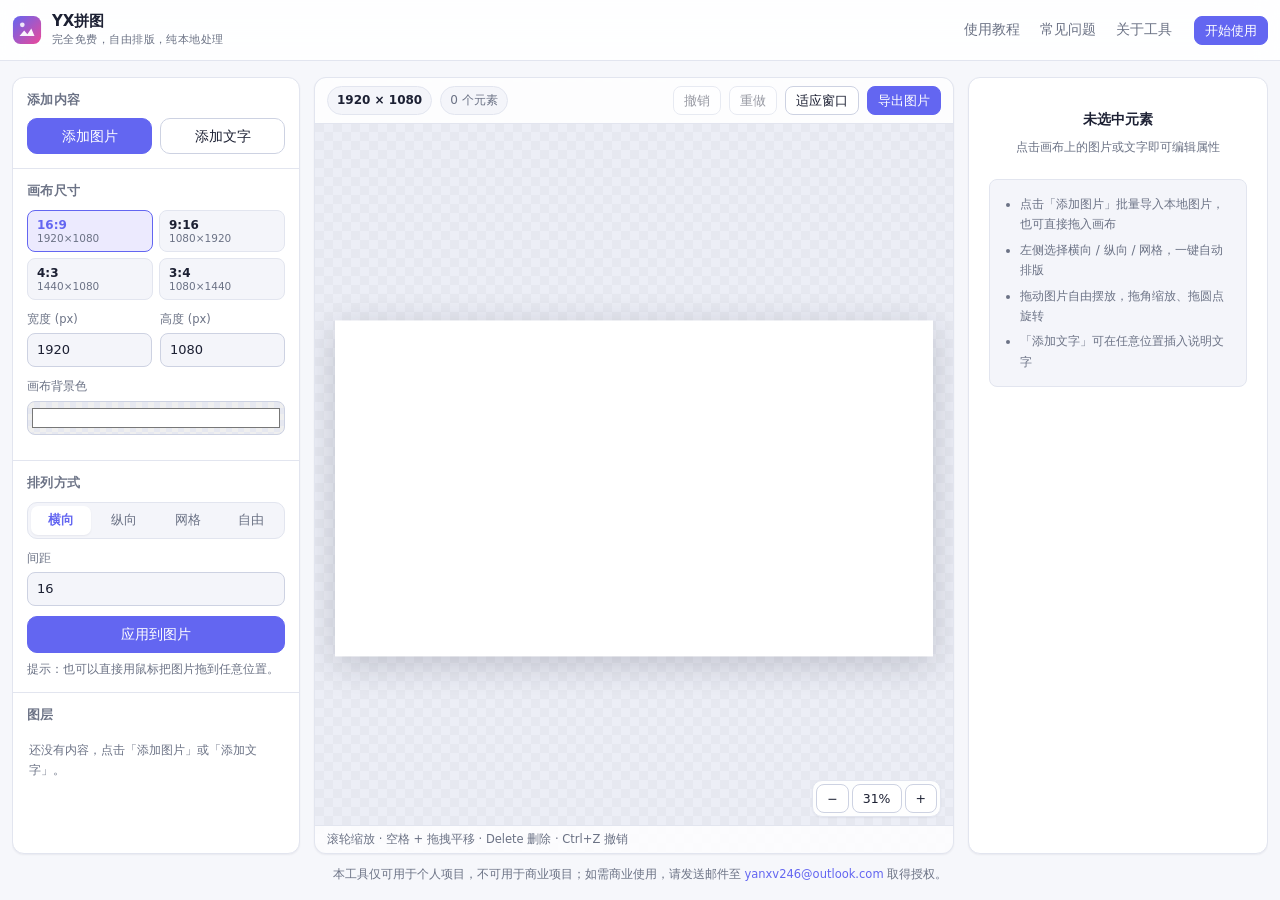
==== commit 2f9487e6: "排版优化" ====
--- a/index.html
+++ b/index.html
@@ -3,16 +3,16 @@
 <head>
 <meta charset="UTF-8">
 <meta name="viewport" content="width=device-width, initial-scale=1">
-<title>图片拼接工具 - 免费在线多图拼接、排版合成高清长图 | 拼图工坊</title>
+<title>图片拼接工具 - 免费在线多图拼接、排版合成高清长图 | YX拼图</title>
 <meta name="description" content="免费在线图片拼接工具：横向、纵向、网格自由排版，自由拖拽缩放图片，任意位置插入文字并设置字号颜色，支持 1920×1080、1080×1920、4:3、3:4 等常用画布比例，一键导出高清 PNG/JPEG，全部在浏览器本地完成，图片不上传不泄露。">
 <meta name="keywords" content="图片拼接,多图拼接,图片拼接工具,长图拼接,九宫格拼图,拼图软件,在线拼图,图片排版,图片合成,图片加文字,免费拼图工具">
-<meta name="author" content="拼图工坊">
+<meta name="author" content="YX拼图">
 <meta name="robots" content="index, follow, max-image-preview:large, max-snippet:-1">
 <link rel="canonical" href="https://stitch.yanxv.com/">
 
 <!-- Open Graph -->
 <meta property="og:type" content="website">
-<meta property="og:site_name" content="拼图工坊">
+<meta property="og:site_name" content="YX拼图">
 <meta property="og:locale" content="zh_CN">
 <meta property="og:url" content="https://stitch.yanxv.com/">
 <meta property="og:title" content="图片拼接工具 - 免费在线多图拼接、排版合成高清长图">
@@ -20,7 +20,7 @@
 <meta property="og:image" content="https://stitch.yanxv.com/assets/img/og-home.png">
 <meta property="og:image:width" content="1200">
 <meta property="og:image:height" content="630">
-<meta property="og:image:alt" content="拼图工坊图片拼接工具界面预览">
+<meta property="og:image:alt" content="YX拼图图片拼接工具界面预览">
 
 <!-- Twitter -->
 <meta name="twitter:card" content="summary_large_image">
@@ -43,7 +43,7 @@
       "@type": "WebSite",
       "@id": "https://stitch.yanxv.com/#website",
       "url": "https://stitch.yanxv.com/",
-      "name": "拼图工坊",
+      "name": "YX拼图",
       "alternateName": "图片拼接工坊",
       "inLanguage": "zh-CN",
       "publisher": { "@id": "https://stitch.yanxv.com/#organization" }
@@ -51,7 +51,7 @@
     {
       "@type": "Organization",
       "@id": "https://stitch.yanxv.com/#organization",
-      "name": "拼图工坊",
+      "name": "YX拼图",
       "url": "https://stitch.yanxv.com/",
       "logo": {
         "@type": "ImageObject",
@@ -77,7 +77,7 @@
         "priceCurrency": "CNY"
       },
       "featureList": [
-        "常用画布比例快捷设置：16:9、9:16、4:3、3:4、1:1",
+        "常用画布比例快捷设置：16:9、9:16、4:3、3:4",
         "横向排列、纵向排列、网格排列与自由摆放",
         "鼠标自由拖拽、等比缩放、旋转、调整图层顺序",
         "任意位置插入文字，自定义字号、颜色、字体与对齐",
@@ -97,7 +97,7 @@
         {
           "@type": "Question",
           "name": "支持哪些常用的画布尺寸？",
-          "acceptedAnswer": { "@type": "Answer", "text": "内置 1920×1080（16:9）、1080×1920（9:16）、1440×1080（4:3）、1080×1440（3:4）、1200×1200（1:1）、1920×1280（3:2）、1280×1920（2:3）等快捷按钮，也可自定义任意宽高像素。" }
+          "acceptedAnswer": { "@type": "Answer", "text": "内置 1920×1080（16:9）、1080×1920（9:16）、1440×1080（4:3）、1080×1440（3:4）四个快捷按钮，也可自定义任意宽高像素，也可自定义任意宽高像素。" }
         },
         {
           "@type": "Question",
@@ -133,12 +133,12 @@
 }
 </script>
 </head>
-<body>
+<body class="page-tool">
 <a class="skip-link" href="#tool">跳转到拼接工具</a>
 
 <header class="site-header">
   <div class="wrap header-inner">
-    <a class="brand" href="/" aria-label="拼图工坊 首页">
+    <a class="brand" href="/" aria-label="YX拼图 首页">
       <span class="brand-mark" aria-hidden="true">
         <svg viewBox="0 0 32 32" width="30" height="30" role="presentation">
           <rect x="1" y="1" width="30" height="30" rx="8" fill="url(#bg1)"/>
@@ -147,15 +147,14 @@
           <defs><linearGradient id="bg1" x1="0" y1="0" x2="1" y2="1"><stop offset="0" stop-color="#6366f1"/><stop offset="1" stop-color="#ec4899"/></linearGradient></defs>
         </svg>
       </span>
-      <span class="brand-text">拼图工坊<em>图片拼接工具</em></span>
+      <span class="brand-text">YX拼图<em>完全免费，自由排版，纯本地处理</em></span>
     </a>
     <nav class="site-nav" aria-label="主导航">
-      <a href="/#tool">在线拼接</a>
       <a href="/guide.html">使用教程</a>
       <a href="/faq.html">常见问题</a>
       <a href="/about.html">关于工具</a>
     </nav>
-    <a class="btn btn-primary btn-sm header-cta" href="/#tool">免费使用</a>
+    <a class="btn btn-primary btn-sm header-cta" href="/#tool">开始使用</a>
   </div>
 </header>
 
@@ -164,15 +163,20 @@
 <!-- ============ 工具主体 ============ -->
 <section class="tool-section" id="tool" aria-label="图片拼接工具">
   <div class="wrap">
-    <div class="tool-intro">
-      <h1>免费在线图片拼接工具</h1>
-      <p>横向、纵向、网格任意排版，自由拖拽缩放图片，在任意位置插入文字，一键导出高清长图。所有处理都在浏览器本地完成，图片不会上传服务器。</p>
-    </div>
-
+    <h1 class="sr-only">免费在线图片拼接工具</h1>
     <div class="app" id="app">
       <!-- 左侧工具面板 -->
       <aside class="panel panel-left" aria-label="工具面板">
         <div class="panel-scroll">
+
+          <section class="panel-section">
+            <h2 class="panel-title">添加内容</h2>
+            <div class="row">
+              <button type="button" class="btn btn-primary" id="addImages">添加图片</button>
+              <button type="button" class="btn" id="addText">添加文字</button>
+            </div>
+            <input type="file" id="fileInput" accept="image/*" multiple hidden>
+          </section>
 
           <section class="panel-section">
             <h2 class="panel-title">画布尺寸</h2>
@@ -213,20 +217,6 @@
             </div>
             <button type="button" class="btn btn-primary" id="applyArrange" style="width:100%">应用到图片</button>
             <p class="hint">提示：也可以直接用鼠标把图片拖到任意位置。</p>
-          </section>
-
-          <section class="panel-section">
-            <h2 class="panel-title">添加内容</h2>
-            <div class="row">
-              <button type="button" class="btn btn-primary" id="addImages">添加图片</button>
-              <button type="button" class="btn" id="addText">添加文字</button>
-            </div>
-            <div class="row" style="margin-top:8px">
-              <button type="button" class="btn btn-sm" id="openProject">打开项目</button>
-              <button type="button" class="btn btn-sm" id="saveProject">保存项目</button>
-            </div>
-            <input type="file" id="fileInput" accept="image/*" multiple hidden>
-            <input type="file" id="projectInput" accept="application/json,.json" hidden>
           </section>
 
           <section class="panel-section">
@@ -419,6 +409,8 @@
     <noscript>
       <div class="note note-warn">图片拼接工具需要启用 JavaScript 才能使用。请在浏览器设置中开启 JavaScript 后刷新页面。</div>
     </noscript>
+
+    <p class="hint" style="text-align:center;margin-top:12px">本工具仅可用于个人项目，不可用于商业项目；如需商业使用，请发送邮件至 <a href="mailto:yanxv246@outlook.com">yanxv246@outlook.com</a> 取得授权。</p>
   </div>
 </section>
 
@@ -450,7 +442,7 @@
       </article>
       <article class="card">
         <h3>本地处理更安心</h3>
-        <p>所有运算都在浏览器本地完成，图片不会离开你的设备。证件照、合同、素材原图都可以放心处理，还能把工程保存为 JSON 随时继续编辑。</p>
+        <p>所有运算都在浏览器本地完成，图片不会离开你的设备。证件照、合同、素材原图都可以放心处理。</p>
       </article>
     </div>
   </div>
@@ -498,7 +490,7 @@
     <p class="section-lead">以下比例覆盖了海报、短视频封面、社交媒体图文与电商主图的常见需求，点击表格中的尺寸即可快速套用。</p>
     <div class="table-wrap">
       <table>
-        <caption>拼图工坊支持的常用画布尺寸与适用场景</caption>
+        <caption>YX拼图支持的常用画布尺寸与适用场景</caption>
         <thead>
           <tr><th scope="col">尺寸（px）</th><th scope="col">比例</th><th scope="col">常见用途</th></tr>
         </thead>
@@ -555,12 +547,11 @@
 <footer class="site-footer">
   <div class="wrap footer-inner">
     <div class="footer-brand">
-      <span class="brand-text">拼图工坊<em>免费图片拼接工具</em></span>
+      <span class="brand-text">YX拼图<em>完全免费，自由排版，纯本地处理</em></span>
       <p>浏览器内运行的图片拼接与排版工具，支持多图排列、自由拖拽、加字与高清导出，图片不上传、不存储、不打水印。</p>
     </div>
     <nav class="footer-links" aria-label="页脚导航">
       <h2>工具</h2>
-      <a href="/#tool">在线拼接</a>
       <a href="/guide.html">使用教程</a>
       <a href="/faq.html">常见问题</a>
     </nav>
@@ -572,7 +563,7 @@
     </nav>
   </div>
   <div class="wrap footer-bottom">
-    <p>© <span id="year">2026</span> 拼图工坊 · 免费图片拼接工具 · 站点地图：<a href="/sitemap.xml">sitemap.xml</a></p>
+    <p>© <span id="year">2026</span> YX拼图 · 免费图片拼接工具 · 站点地图：<a href="/sitemap.xml">sitemap.xml</a></p>
   </div>
 </footer>
 
--- a/assets/css/style.css
+++ b/assets/css/style.css
@@ -1,5 +1,5 @@
 /* ============================================================
-   拼图工坊 · 图片拼接工具
+   YX拼图 · 图片拼接工具
    设计系统 + 应用界面 + SEO 内容区
    ============================================================ */
 
@@ -36,6 +36,9 @@
 
 body{
   margin:0;
+  min-height:100vh;
+  display:flex;
+  flex-direction:column;
   font-family:var(--font);
   font-size:15px;
   line-height:1.7;
@@ -62,7 +65,13 @@
   padding:.1em .4em;
 }
 
-.wrap{width:min(1240px,100% - 40px);margin-inline:auto}
+/* 全站容器占满横向空间，页头与内容左右对齐 */
+.wrap{width:calc(100% - 24px);margin-inline:auto;max-width:none}
+
+.sr-only{
+  position:absolute;width:1px;height:1px;padding:0;margin:-1px;
+  overflow:hidden;clip:rect(0,0,0,0);white-space:nowrap;border:0;
+}
 
 .skip-link{
   position:absolute;left:-9999px;top:0;z-index:100;
@@ -98,12 +107,13 @@
   background:rgba(255,255,255,.88);
   backdrop-filter:saturate(180%) blur(12px);
   border-bottom:1px solid var(--border);
-}
-.header-inner{height:var(--header-h);display:flex;align-items:center;gap:22px}
+  width:100%;
+}
+.header-inner{height:var(--header-h);display:flex;align-items:center;gap:22px;width:calc(100% - 24px);max-width:none;margin-inline:auto}
 .brand{display:flex;align-items:center;gap:10px;color:var(--text);font-weight:700;flex:none}
 .brand:hover{text-decoration:none}
 .brand-mark{display:flex}
-.brand-text{display:flex;flex-direction:column;line-height:1.15}
+.brand-text{display:flex;flex-direction:column;line-height:1.15;gap: 4px;}
 .brand-text em{font-style:normal;font-size:11px;font-weight:500;color:var(--text-muted);letter-spacing:.04em}
 .site-nav{display:flex;gap:20px;margin-left:auto;font-size:14px}
 .site-nav a{color:var(--text-muted)}
@@ -111,7 +121,15 @@
 .header-cta{flex:none}
 
 /* ---------- 工具区 ---------- */
-.tool-section{padding:22px 0 30px}
+/* 工具区占满横向空间，并按视口高度纵向自适应 */
+main{flex:1 1 auto;display:flex;flex-direction:column;min-height:0}
+/* 工具页：整页固定为视口高度，页面本身不出现滚动条，画布区自适应 */
+.page-tool{height:100vh;height:100dvh;overflow:hidden}
+.page-tool main,
+.page-tool .tool-section,
+.page-tool .tool-section > .wrap{overflow:hidden;min-height:0}
+.tool-section{flex:1 1 auto;display:flex;flex-direction:column;min-height:0;padding:16px 0}
+.tool-section > .wrap{flex:1 1 auto;display:flex;flex-direction:column;min-height:0}
 .tool-intro{text-align:center;margin-bottom:18px}
 .tool-intro h1{margin-bottom:.35em}
 .tool-intro p{color:var(--text-muted);max-width:760px;margin-inline:auto;margin-bottom:0}
@@ -121,11 +139,12 @@
   grid-template-columns:288px minmax(0,1fr) 300px;
   gap:14px;
   align-items:stretch;
-  /* 尽量让编辑器一屏可见，无需滚动 */
-  height:calc(100vh - var(--header-h) - 228px);
-  min-height:500px;
-  max-height:880px;
-}
+  /* 高度跟随视口自适应，编辑器尽量一屏可见，无需滚动 */
+  flex:1 1 auto;
+  min-height:0;
+}
+/* 网格子项允许收缩，避免撑出滚动条 */
+.app > *{min-height:0}
 
 .panel{
   background:var(--surface);
@@ -328,13 +347,15 @@
 /* ============================================================
    SEO 内容区
    ============================================================ */
+/* SEO 内容区仅保留在源码中供搜索引擎抓取，页面上不展示 */
+.seo-block{display:none}
 .seo-block{padding:52px 0}
 .seo-alt{background:var(--surface);border-block:1px solid var(--border)}
 .section-title{text-align:center;margin-bottom:.4em}
 .section-lead{text-align:center;color:var(--text-muted);max-width:760px;margin:0 auto 30px}
 
-.grid-2{display:grid;grid-template-columns:repeat(2,1fr);gap:16px}
-.grid-3{display:grid;grid-template-columns:repeat(3,1fr);gap:16px}
+.grid-2{display:grid;grid-template-columns:repeat(2,1fr);gap:16px;max-width:1140px;margin-inline:auto}
+.grid-3{display:grid;grid-template-columns:repeat(3,1fr);gap:16px;max-width:1140px;margin-inline:auto}
 .card{
   background:var(--surface);border:1px solid var(--border);
   border-radius:var(--radius);padding:18px;
@@ -344,7 +365,7 @@
 .card h3{margin-bottom:.4em}
 .card p:last-child{margin-bottom:0;color:var(--text-muted);font-size:14.5px}
 
-.steps{display:grid;gap:14px;margin-bottom:30px}
+.steps{display:grid;gap:14px;margin:0 auto 30px;max-width:900px}
 .step{
   display:flex;gap:16px;align-items:flex-start;
   background:var(--surface);border:1px solid var(--border);
@@ -363,14 +384,15 @@
 .cta-band{
   display:flex;align-items:center;gap:20px;flex-wrap:wrap;
   background:linear-gradient(120deg,#6366f1,#8b5cf6 55%,#ec4899);
-  color:#fff;border-radius:16px;padding:26px 30px;margin-top:26px;
+  color:#fff;border-radius:16px;padding:26px 30px;
+  margin:26px auto 0;max-width:900px;
 }
 .cta-band h3{margin:0 0 .25em;color:#fff}
 .cta-band p{margin:0;opacity:.9}
 .cta-band .btn{margin-left:auto;background:#fff;color:var(--accent);border-color:#fff}
 .cta-band .btn:hover{background:#f0f1ff;color:var(--accent-hover);border-color:#fff}
 
-.table-wrap{overflow-x:auto;border:1px solid var(--border);border-radius:var(--radius);background:var(--surface)}
+.table-wrap{overflow-x:auto;border:1px solid var(--border);border-radius:var(--radius);background:var(--surface);max-width:900px;margin-inline:auto}
 .seo-alt .table-wrap{background:var(--bg)}
 table{width:100%;border-collapse:collapse;font-size:14.5px}
 caption{caption-side:top;text-align:left;padding:12px 16px;color:var(--text-muted);font-size:13px}
@@ -420,12 +442,29 @@
 .page-lead{color:var(--text-muted);max-width:720px;margin:0 auto;font-size:16px}
 .prose{max-width:820px;margin-inline:auto}
 .prose h2{margin-top:2em;padding-top:.2em}
+.prose h2#func-title{margin-top:0;padding-top:0}
 .prose h3{margin-top:1.5em}
 .prose ul,.prose ol{color:var(--text-muted)}
 .prose li{margin-bottom:.35em}
 .prose strong{color:var(--text)}
 
-/* 页脚 */
+/* ---------- 文档页统一排版（使用教程 / 常见问题 / 关于工具） ---------- */
+.page-doc main > section + section{margin-top:2.75rem}
+.page-doc .prose,
+.page-doc .steps,
+.page-doc .grid-2,
+.page-doc .grid-3,
+.page-doc .table-wrap,
+.page-doc .faq-list,
+.page-doc .cta-band{max-width:820px;margin-inline:auto}
+.page-doc .prose h2{margin-top:0;padding-top:0}
+.page-doc .prose h3{margin-top:1.75em}
+.page-doc .prose > :first-child{margin-top:0}
+.page-doc .page-lead{max-width:820px}
+.page-doc .faq-item summary{padding-top:13px;padding-bottom:13px}
+
+/* 页脚（当前不展示） */
+.site-footer{display:none}
 .site-footer{background:var(--surface);border-top:1px solid var(--border);padding:36px 0 0;margin-top:20px}
 .footer-inner{display:grid;grid-template-columns:2fr 1fr 1fr;gap:28px;padding-bottom:28px}
 .footer-brand p{color:var(--text-muted);font-size:14px;max-width:460px;margin-top:10px}
@@ -440,6 +479,11 @@
   .app{grid-template-columns:260px minmax(0,1fr) 270px}
 }
 @media (max-width:980px){
+  body{display:block}
+  .page-tool{height:auto;overflow:visible}
+  main{display:block}
+  .tool-section{display:block}
+  .tool-section > .wrap{display:block}
   .app{
     grid-template-columns:1fr;
     height:auto;
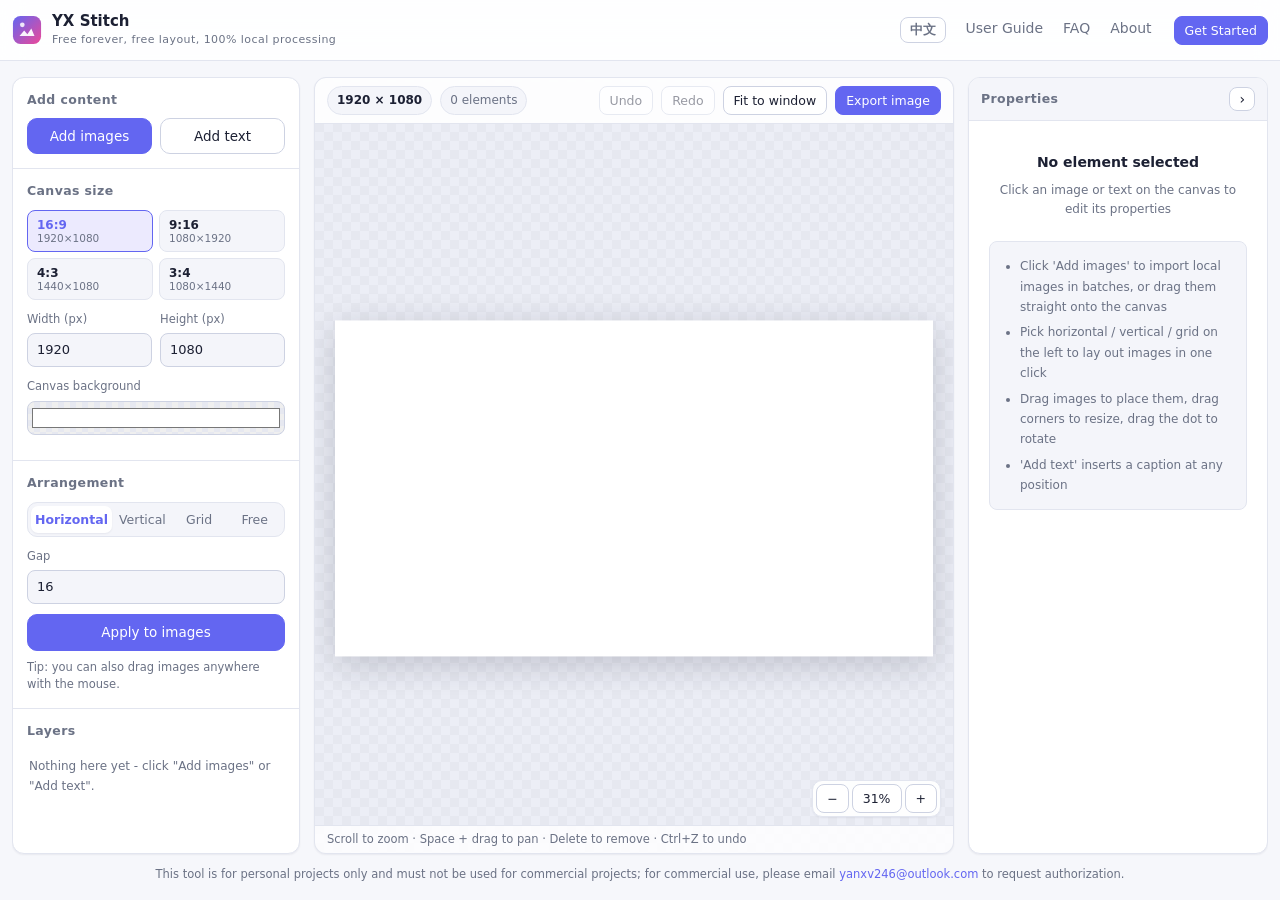
==== commit 0e340045: "中英文支持" ====
--- a/index.html
+++ b/index.html
@@ -8,16 +8,16 @@
 <meta name="keywords" content="图片拼接,多图拼接,图片拼接工具,长图拼接,九宫格拼图,拼图软件,在线拼图,图片排版,图片合成,图片加文字,免费拼图工具">
 <meta name="author" content="YX拼图">
 <meta name="robots" content="index, follow, max-image-preview:large, max-snippet:-1">
-<link rel="canonical" href="https://stitch.yanxv.com/">
+<link rel="canonical" href="https://image-stitch.yanxv.com/">
 
 <!-- Open Graph -->
 <meta property="og:type" content="website">
 <meta property="og:site_name" content="YX拼图">
 <meta property="og:locale" content="zh_CN">
-<meta property="og:url" content="https://stitch.yanxv.com/">
+<meta property="og:url" content="https://image-stitch.yanxv.com/">
 <meta property="og:title" content="图片拼接工具 - 免费在线多图拼接、排版合成高清长图">
 <meta property="og:description" content="横向、纵向、网格自由排版，拖拽缩放图片，任意位置插入文字，一键导出高清大图。全部本地处理，图片不上传。">
-<meta property="og:image" content="https://stitch.yanxv.com/assets/img/og-home.png">
+<meta property="og:image" content="https://image-stitch.yanxv.com/assets/img/og-home.png">
 <meta property="og:image:width" content="1200">
 <meta property="og:image:height" content="630">
 <meta property="og:image:alt" content="YX拼图图片拼接工具界面预览">
@@ -26,7 +26,7 @@
 <meta name="twitter:card" content="summary_large_image">
 <meta name="twitter:title" content="图片拼接工具 - 免费在线多图拼接、排版合成高清长图">
 <meta name="twitter:description" content="横向、纵向、网格自由排版，拖拽缩放图片，任意位置插入文字，一键导出高清大图。">
-<meta name="twitter:image" content="https://stitch.yanxv.com/assets/img/og-home.png">
+<meta name="twitter:image" content="https://image-stitch.yanxv.com/assets/img/og-home.png">
 
 <meta name="theme-color" content="#6366f1">
 <link rel="icon" href="/assets/img/favicon.svg" type="image/svg+xml">
@@ -41,30 +41,30 @@
   "@graph": [
     {
       "@type": "WebSite",
-      "@id": "https://stitch.yanxv.com/#website",
-      "url": "https://stitch.yanxv.com/",
+      "@id": "https://image-stitch.yanxv.com/#website",
+      "url": "https://image-stitch.yanxv.com/",
       "name": "YX拼图",
       "alternateName": "图片拼接工坊",
       "inLanguage": "zh-CN",
-      "publisher": { "@id": "https://stitch.yanxv.com/#organization" }
+      "publisher": { "@id": "https://image-stitch.yanxv.com/#organization" }
     },
     {
       "@type": "Organization",
-      "@id": "https://stitch.yanxv.com/#organization",
+      "@id": "https://image-stitch.yanxv.com/#organization",
       "name": "YX拼图",
-      "url": "https://stitch.yanxv.com/",
+      "url": "https://image-stitch.yanxv.com/",
       "logo": {
         "@type": "ImageObject",
-        "url": "https://stitch.yanxv.com/assets/img/logo-512.png",
+        "url": "https://image-stitch.yanxv.com/assets/img/logo-512.png",
         "width": 512,
         "height": 512
       }
     },
     {
       "@type": "WebApplication",
-      "@id": "https://stitch.yanxv.com/#app",
+      "@id": "https://image-stitch.yanxv.com/#app",
       "name": "在线图片拼接工具",
-      "url": "https://stitch.yanxv.com/",
+      "url": "https://image-stitch.yanxv.com/",
       "description": "浏览器内运行的免费图片拼接工具，支持横向/纵向/网格排列、自由拖拽缩放、插入文字并导出高清图片。",
       "applicationCategory": "MultimediaApplication",
       "applicationSubCategory": "Image Editor",
@@ -87,7 +87,7 @@
     },
     {
       "@type": "FAQPage",
-      "@id": "https://stitch.yanxv.com/#faq",
+      "@id": "https://image-stitch.yanxv.com/#faq",
       "mainEntity": [
         {
           "@type": "Question",
@@ -123,10 +123,10 @@
     },
     {
       "@type": "BreadcrumbList",
-      "@id": "https://stitch.yanxv.com/#breadcrumb",
+      "@id": "https://image-stitch.yanxv.com/#breadcrumb",
       "itemListElement": [
-        { "@type": "ListItem", "position": 1, "name": "首页", "item": "https://stitch.yanxv.com/" },
-        { "@type": "ListItem", "position": 2, "name": "图片拼接工具", "item": "https://stitch.yanxv.com/#tool" }
+        { "@type": "ListItem", "position": 1, "name": "首页", "item": "https://image-stitch.yanxv.com/" },
+        { "@type": "ListItem", "position": 2, "name": "图片拼接工具", "item": "https://image-stitch.yanxv.com/#tool" }
       ]
     }
   ]
@@ -150,6 +150,7 @@
       <span class="brand-text">YX拼图<em>完全免费，自由排版，纯本地处理</em></span>
     </a>
     <nav class="site-nav" aria-label="主导航">
+      <button type="button" class="lang-switch" id="langSwitch" aria-label="Switch to English" title="Switch to English">EN</button>
       <a href="/guide.html">使用教程</a>
       <a href="/faq.html">常见问题</a>
       <a href="/about.html">关于工具</a>
@@ -258,8 +259,13 @@
       </section>
 
       <!-- 右侧属性面板 -->
-      <aside class="panel panel-right" aria-label="属性面板">
-        <div class="panel-scroll">
+      <aside class="panel panel-right" id="inspectorPanel" aria-label="属性面板">
+        <div class="panel-head">
+          <h2 class="panel-title">属性</h2>
+          <button type="button" class="btn btn-sm panel-toggle" id="toggleInspector"
+                  aria-expanded="true" aria-controls="inspectorContent" title="收起属性面板">›</button>
+        </div>
+        <div class="panel-scroll" id="inspectorContent">
           <div class="empty-state" id="inspectorEmpty">
             <strong>未选中元素</strong>
             <small>点击画布上的图片或文字即可编辑属性</small>
@@ -567,6 +573,17 @@
   </div>
 </footer>
 
+<!-- 文档弹窗（使用教程 / 常见问题 / 关于工具） -->
+<div class="modal" id="docModal" hidden role="dialog" aria-modal="true" aria-labelledby="docModalTitle">
+  <div class="modal-card modal-card-doc">
+    <div class="modal-head">
+      <h2 id="docModalTitle">文档</h2>
+      <button type="button" class="btn btn-sm" id="docModalClose" aria-label="关闭">✕</button>
+    </div>
+    <div class="modal-body doc-modal-body" id="docModalBody"></div>
+  </div>
+</div>
+
 <!-- 导出弹窗 -->
 <div class="modal" id="exportModal" hidden role="dialog" aria-modal="true" aria-labelledby="exportTitle">
   <div class="modal-card">
@@ -617,5 +634,7 @@
 <script src="/assets/js/exporter.js"></script>
 <script src="/assets/js/ui.js"></script>
 <script src="/assets/js/main.js"></script>
+<script src="/assets/js/i18n.js"></script>
+<script src="/assets/js/docmodal.js"></script>
 </body>
 </html>
--- a/assets/css/style.css
+++ b/assets/css/style.css
@@ -118,6 +118,15 @@
 .site-nav{display:flex;gap:20px;margin-left:auto;font-size:14px}
 .site-nav a{color:var(--text-muted)}
 .site-nav a:hover{color:var(--accent);text-decoration:none}
+/* 语言切换按钮 */
+.lang-switch{
+  border:1px solid var(--border-strong);background:var(--surface);
+  color:var(--text-muted);border-radius:8px;padding:3px 9px;
+  font-family:inherit;font-size:12.5px;font-weight:600;line-height:1.4;
+  cursor:pointer;transition:color .15s,border-color .15s,background .15s;
+}
+.lang-switch:hover{color:var(--accent);border-color:var(--accent);background:#fff}
+.lang-switch:focus-visible{outline:2px solid var(--accent);outline-offset:2px}
 .header-cta{flex:none}
 
 /* ---------- 工具区 ---------- */
@@ -302,6 +311,25 @@
 }
 
 /* 属性面板 */
+.panel-head{
+  display:flex;align-items:center;gap:8px;flex:none;
+  padding:9px 12px;border-bottom:1px solid var(--border);
+  background:var(--surface-2);
+}
+.panel-head .panel-title{margin:0}
+.panel-toggle{margin-left:auto;padding:4px 9px;font-size:14px;line-height:1}
+/* 收起状态：面板缩为窄条，文字竖排 */
+.app.inspector-collapsed{grid-template-columns:288px minmax(0,1fr) 54px}
+.app.inspector-collapsed .panel-right .panel-scroll{display:none}
+.app.inspector-collapsed .panel-right .panel-head{
+  height:100%;flex-direction:column;justify-content:flex-start;
+  align-items:center;gap:14px;padding:12px 4px;border-bottom:0;border-right:1px solid var(--border);
+}
+.app.inspector-collapsed .panel-right .panel-title{
+  writing-mode:vertical-rl;letter-spacing:.24em;margin:0;font-size:12px;
+}
+.app.inspector-collapsed .panel-right .panel-toggle{margin-left:0;font-size:16px}
+
 .empty-state{
   padding:30px 20px;text-align:center;color:var(--text-muted);
   display:flex;flex-direction:column;gap:6px;
@@ -334,6 +362,17 @@
 .modal-head .btn{margin-left:auto}
 .modal-body{padding:16px}
 .modal-foot{display:flex;gap:8px;justify-content:flex-end;padding:12px 16px;border-top:1px solid var(--border);background:var(--surface-2)}
+
+/* 文档弹窗 */
+.modal-card-doc{width:min(1000px,100%);max-height:88vh;display:flex;flex-direction:column}
+.doc-modal-body{overflow-y:auto;max-height:calc(88vh - 62px)}
+.doc-view{padding-top:4px}
+.doc-view > section + section{margin-top:2.25rem}
+.doc-view .wrap{width:100%}
+.doc-view .prose h2{margin-top:0;padding-top:0}
+.doc-view .prose h3{margin-top:1.75em}
+.doc-view .prose > :first-child{margin-top:0}
+.doc-view .steps,.doc-view .grid-2,.doc-view .grid-3,.doc-view .table-wrap,.doc-view .faq-list{margin-inline:0}
 
 /* ---------- Toast ---------- */
 .toast{
@@ -477,6 +516,7 @@
 /* ---------- 响应式 ---------- */
 @media (max-width:1180px){
   .app{grid-template-columns:260px minmax(0,1fr) 270px}
+  .app.inspector-collapsed{grid-template-columns:260px minmax(0,1fr) 54px}
 }
 @media (max-width:980px){
   body{display:block}
@@ -490,6 +530,13 @@
     min-height:0;
   }
   .panel-left,.panel-right{max-height:none}
+  .app.inspector-collapsed{grid-template-columns:1fr}
+  .app.inspector-collapsed .panel-right .panel-scroll{display:block}
+  .app.inspector-collapsed .panel-right .panel-head{
+    height:auto;flex-direction:row;align-items:center;padding:9px 12px;border-bottom:1px solid var(--border);
+  }
+  .app.inspector-collapsed .panel-right .panel-title{writing-mode:horizontal-tb;letter-spacing:.03em}
+  .app.inspector-collapsed .panel-right .panel-toggle{margin-left:auto}
   .workspace{height:62vh;min-height:420px;order:-1}
   .grid-3{grid-template-columns:repeat(2,1fr)}
   .footer-inner{grid-template-columns:1fr 1fr}
